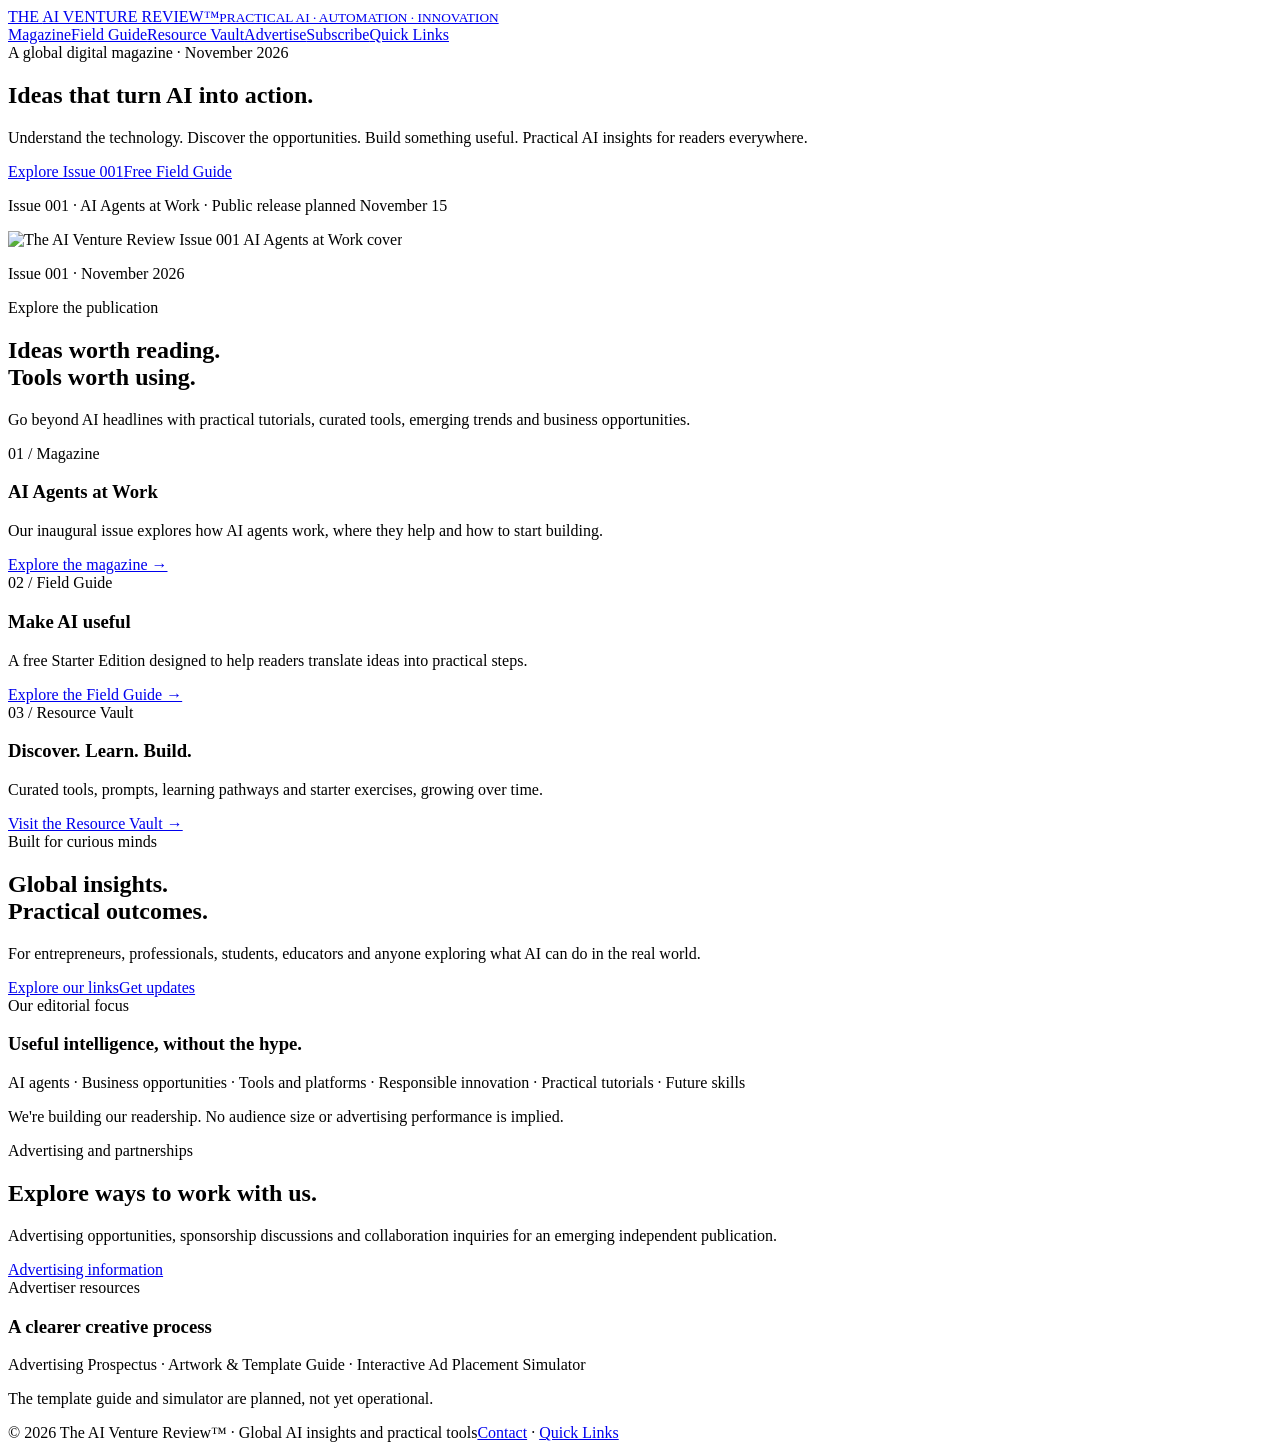
==== index.html @ 0ebe9ffb "Add files via upload" ====
<!doctype html><html lang="en"><head><meta charset="utf-8"><meta name="viewport" content="width=device-width,initial-scale=1"><meta name="description" content="The AI Venture Review — global AI insights, practical tools and business opportunities."><title>Home | The AI Venture Review™</title><link rel="stylesheet" href="assets/style.css"></head><body><header class="site-header"><nav class="wrap nav"><a class="logo" href="index.html">THE <span>AI VENTURE REVIEW™</span><small>PRACTICAL AI · AUTOMATION · INNOVATION</small></a><div class="navlinks"><a href="magazine/">Magazine</a><a href="field-guide/">Field Guide</a><a href="resources/">Resource Vault</a><a href="advertise/">Advertise</a><a href="subscribe/">Subscribe</a><a href="links/">Quick Links</a></div></nav></header><main><section class="hero"><div class="wrap hero-grid"><div><div class="eyebrow">A global digital magazine · November 2026</div><h1>Ideas that turn <span class="cyan">AI into action.</span></h1><p class="lead">Understand the technology. Discover the opportunities. Build something useful. Practical AI insights for readers everywhere.</p><div class="actions"><a class="btn primary" href="magazine/">Explore Issue 001</a><a class="btn secondary" href="field-guide/">Free Field Guide</a></div><p class="small">Issue 001 · AI Agents at Work · Public release planned November 15</p></div><div><img class="cover" src="assets/issue-001-cover.png" alt="The AI Venture Review Issue 001 AI Agents at Work cover"><p class="cover-caption">Issue 001 · November 2026</p></div></div></section><section class="section"><div class="wrap"><div class="eyebrow">Explore the publication</div><h2>Ideas worth reading.<br>Tools worth using.</h2><p class="section-intro">Go beyond AI headlines with practical tutorials, curated tools, emerging trends and business opportunities.</p><div class="cards"><article class="card"><div class="tag">01 / Magazine</div><h3>AI Agents at Work</h3><p>Our inaugural issue explores how AI agents work, where they help and how to start building.</p><a href="magazine/">Explore the magazine →</a></article><article class="card"><div class="tag">02 / Field Guide</div><h3>Make AI useful</h3><p>A free Starter Edition designed to help readers translate ideas into practical steps.</p><a href="field-guide/">Explore the Field Guide →</a></article><article class="card"><div class="tag">03 / Resource Vault</div><h3>Discover. Learn. Build.</h3><p>Curated tools, prompts, learning pathways and starter exercises, growing over time.</p><a href="resources/">Visit the Resource Vault →</a></article></div></div></section><section class="section alt"><div class="wrap split"><div><div class="eyebrow">Built for curious minds</div><h2>Global insights.<br><span class="cyan">Practical outcomes.</span></h2><p class="lead">For entrepreneurs, professionals, students, educators and anyone exploring what AI can do in the real world.</p><div class="actions"><a class="btn primary" href="links/">Explore our links</a><a class="btn secondary" href="subscribe/">Get updates</a></div></div><div class="panel"><div class="tag">Our editorial focus</div><h3>Useful intelligence, without the hype.</h3><p>AI agents · Business opportunities · Tools and platforms · Responsible innovation · Practical tutorials · Future skills</p><p class="small">We're building our readership. No audience size or advertising performance is implied.</p></div></div></section><section class="section"><div class="wrap split"><div><div class="eyebrow">Advertising and partnerships</div><h2>Explore ways to work with us.</h2><p class="lead">Advertising opportunities, sponsorship discussions and collaboration inquiries for an emerging independent publication.</p><a class="btn secondary" href="advertise/">Advertising information</a></div><div class="panel"><div class="tag">Advertiser resources</div><h3>A clearer creative process</h3><p>Advertising Prospectus · Artwork & Template Guide · Interactive Ad Placement Simulator</p><p class="small">The template guide and simulator are planned, not yet operational.</p></div></div></section></main><footer class="footer"><div class="wrap"><span>© 2026 The AI Venture Review™ · Global AI insights and practical tools</span><span><a href="contact/">Contact</a> · <a href="links/">Quick Links</a></span></div></footer></body></html>
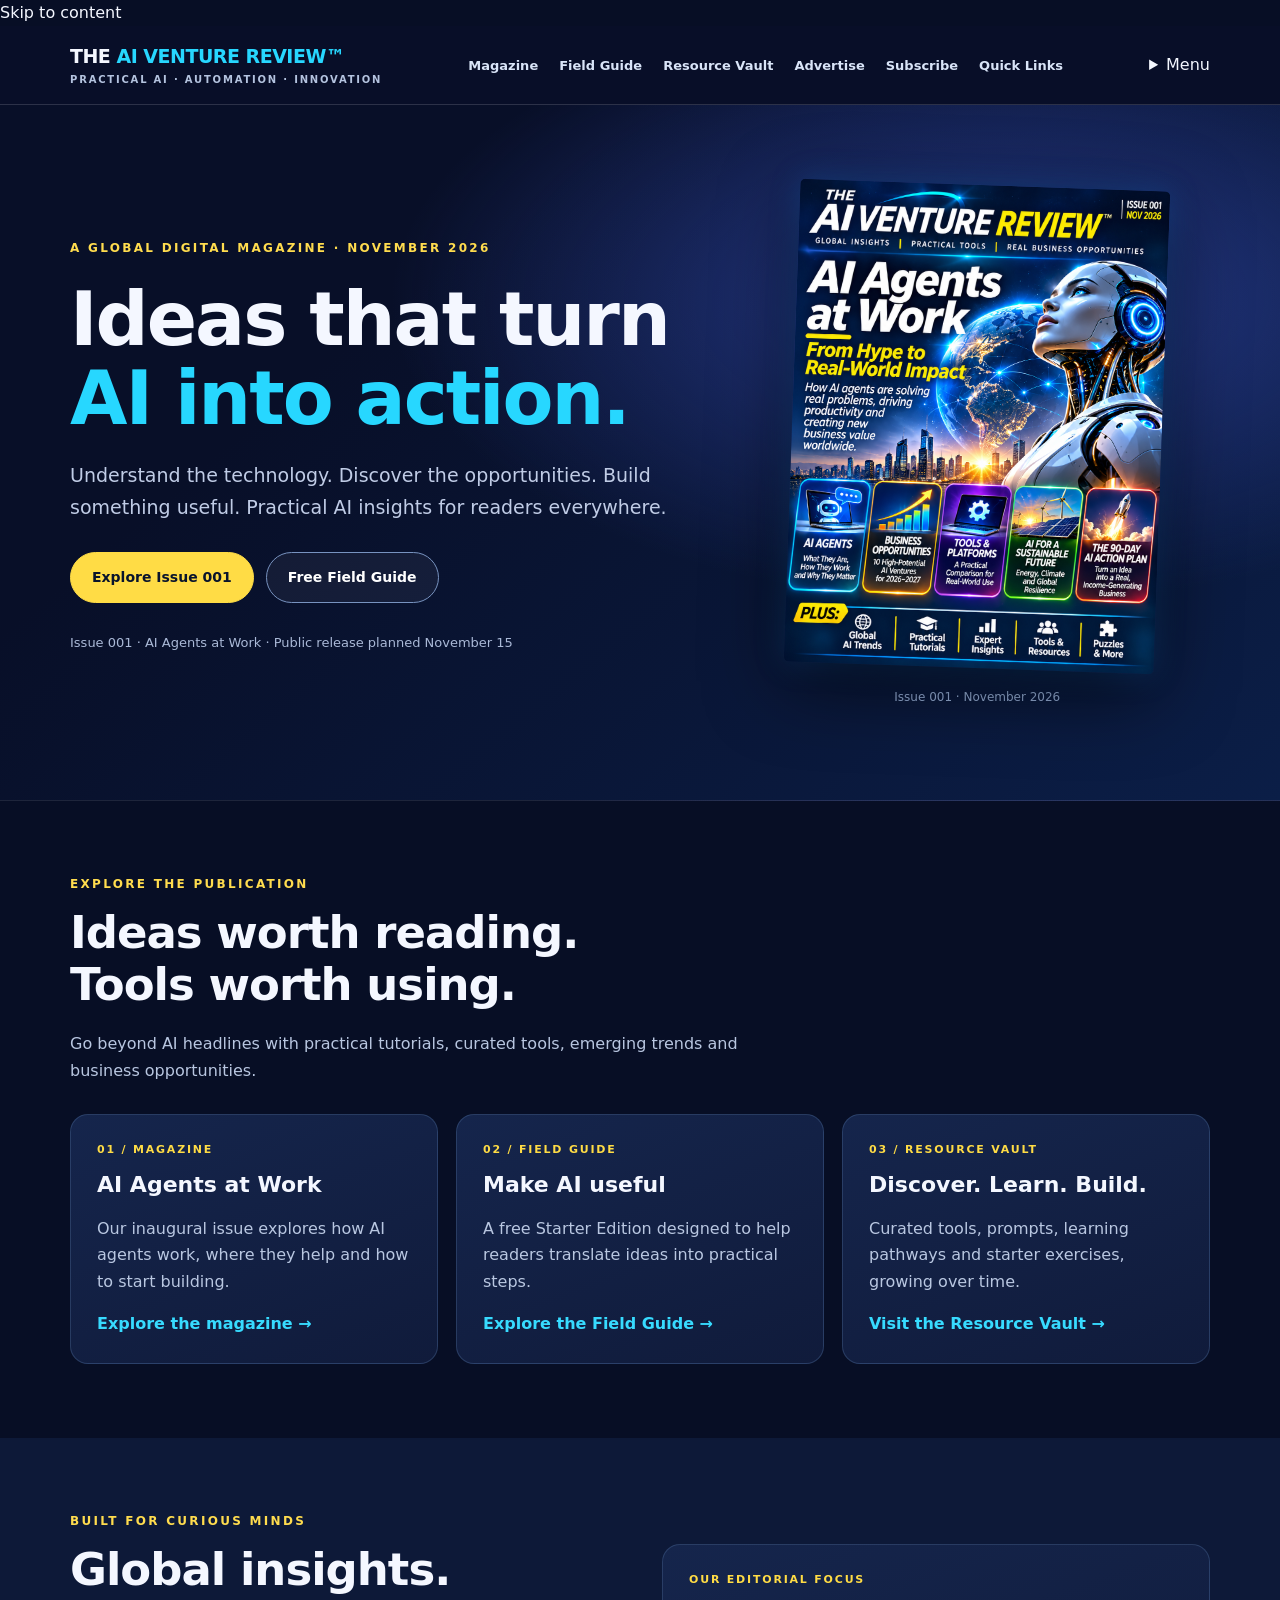
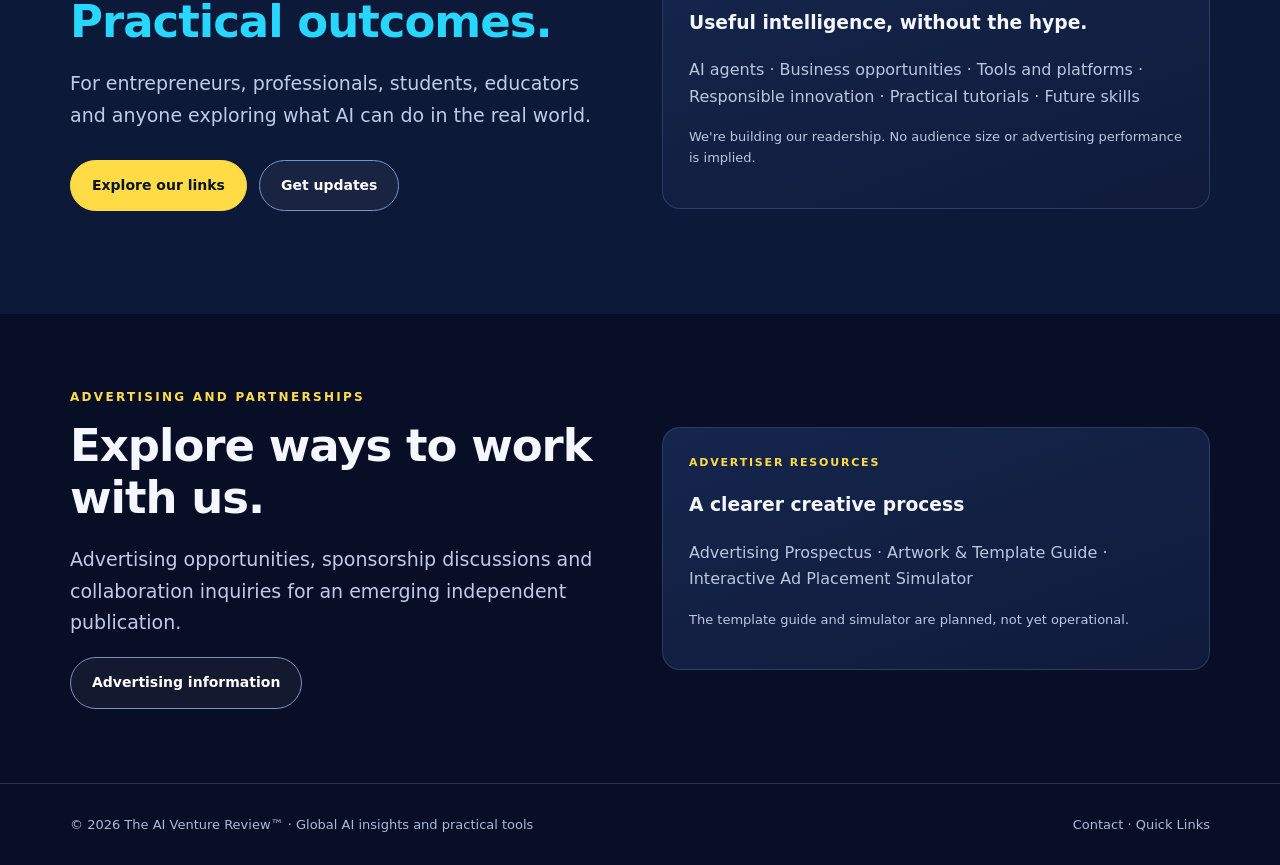
==== commit 92faf8a0: "Add files via upload" ====
--- a/index.html
+++ b/index.html
@@ -1 +1 @@
-<!doctype html><html lang="en"><head><meta charset="utf-8"><meta name="viewport" content="width=device-width,initial-scale=1"><meta name="description" content="The AI Venture Review — global AI insights, practical tools and business opportunities."><title>Home | The AI Venture Review™</title><link rel="stylesheet" href="assets/style.css"></head><body><header class="site-header"><nav class="wrap nav"><a class="logo" href="index.html">THE <span>AI VENTURE REVIEW™</span><small>PRACTICAL AI · AUTOMATION · INNOVATION</small></a><div class="navlinks"><a href="magazine/">Magazine</a><a href="field-guide/">Field Guide</a><a href="resources/">Resource Vault</a><a href="advertise/">Advertise</a><a href="subscribe/">Subscribe</a><a href="links/">Quick Links</a></div></nav></header><main><section class="hero"><div class="wrap hero-grid"><div><div class="eyebrow">A global digital magazine · November 2026</div><h1>Ideas that turn <span class="cyan">AI into action.</span></h1><p class="lead">Understand the technology. Discover the opportunities. Build something useful. Practical AI insights for readers everywhere.</p><div class="actions"><a class="btn primary" href="magazine/">Explore Issue 001</a><a class="btn secondary" href="field-guide/">Free Field Guide</a></div><p class="small">Issue 001 · AI Agents at Work · Public release planned November 15</p></div><div><img class="cover" src="assets/issue-001-cover.png" alt="The AI Venture Review Issue 001 AI Agents at Work cover"><p class="cover-caption">Issue 001 · November 2026</p></div></div></section><section class="section"><div class="wrap"><div class="eyebrow">Explore the publication</div><h2>Ideas worth reading.<br>Tools worth using.</h2><p class="section-intro">Go beyond AI headlines with practical tutorials, curated tools, emerging trends and business opportunities.</p><div class="cards"><article class="card"><div class="tag">01 / Magazine</div><h3>AI Agents at Work</h3><p>Our inaugural issue explores how AI agents work, where they help and how to start building.</p><a href="magazine/">Explore the magazine →</a></article><article class="card"><div class="tag">02 / Field Guide</div><h3>Make AI useful</h3><p>A free Starter Edition designed to help readers translate ideas into practical steps.</p><a href="field-guide/">Explore the Field Guide →</a></article><article class="card"><div class="tag">03 / Resource Vault</div><h3>Discover. Learn. Build.</h3><p>Curated tools, prompts, learning pathways and starter exercises, growing over time.</p><a href="resources/">Visit the Resource Vault →</a></article></div></div></section><section class="section alt"><div class="wrap split"><div><div class="eyebrow">Built for curious minds</div><h2>Global insights.<br><span class="cyan">Practical outcomes.</span></h2><p class="lead">For entrepreneurs, professionals, students, educators and anyone exploring what AI can do in the real world.</p><div class="actions"><a class="btn primary" href="links/">Explore our links</a><a class="btn secondary" href="subscribe/">Get updates</a></div></div><div class="panel"><div class="tag">Our editorial focus</div><h3>Useful intelligence, without the hype.</h3><p>AI agents · Business opportunities · Tools and platforms · Responsible innovation · Practical tutorials · Future skills</p><p class="small">We're building our readership. No audience size or advertising performance is implied.</p></div></div></section><section class="section"><div class="wrap split"><div><div class="eyebrow">Advertising and partnerships</div><h2>Explore ways to work with us.</h2><p class="lead">Advertising opportunities, sponsorship discussions and collaboration inquiries for an emerging independent publication.</p><a class="btn secondary" href="advertise/">Advertising information</a></div><div class="panel"><div class="tag">Advertiser resources</div><h3>A clearer creative process</h3><p>Advertising Prospectus · Artwork & Template Guide · Interactive Ad Placement Simulator</p><p class="small">The template guide and simulator are planned, not yet operational.</p></div></div></section></main><footer class="footer"><div class="wrap"><span>© 2026 The AI Venture Review™ · Global AI insights and practical tools</span><span><a href="contact/">Contact</a> · <a href="links/">Quick Links</a></span></div></footer></body></html>+<!doctype html><html lang="en"><head><meta charset="utf-8"><meta name="viewport" content="width=device-width,initial-scale=1"><meta name="description" content="The AI Venture Review — global AI insights, practical tools and business opportunities."><title>Home | The AI Venture Review™</title><link rel="stylesheet" href="assets/style.css"></head><body><a class="skip-link" href="#main-content">Skip to content</a><header class="site-header"><nav class="wrap nav"><a class="logo" href="index.html">THE <span>AI VENTURE REVIEW™</span><small>PRACTICAL AI · AUTOMATION · INNOVATION</small></a><div class="navlinks"><a href="magazine/">Magazine</a><a href="field-guide/">Field Guide</a><a href="resources/">Resource Vault</a><a href="advertise/">Advertise</a><a href="subscribe/">Subscribe</a><a href="links/">Quick Links</a></div><details class="mobile-nav"><summary aria-label="Open navigation menu">Menu</summary><div class="navlinks"><a href="magazine/">Magazine</a><a href="field-guide/">Field Guide</a><a href="resources/">Resource Vault</a><a href="advertise/">Advertise</a><a href="subscribe/">Subscribe</a><a href="links/">Quick Links</a></div></details></nav></header><main id="main-content"><section class="hero"><div class="wrap hero-grid"><div><div class="eyebrow">A global digital magazine · November 2026</div><h1>Ideas that turn <span class="cyan">AI into action.</span></h1><p class="lead">Understand the technology. Discover the opportunities. Build something useful. Practical AI insights for readers everywhere.</p><div class="actions"><a class="btn primary" href="magazine/">Explore Issue 001</a><a class="btn secondary" href="field-guide/">Free Field Guide</a></div><p class="small">Issue 001 · AI Agents at Work · Public release planned November 15</p></div><div><img class="cover" src="assets/issue-001-cover.png" alt="The AI Venture Review Issue 001 AI Agents at Work cover"><p class="cover-caption">Issue 001 · November 2026</p></div></div></section><section class="section"><div class="wrap"><div class="eyebrow">Explore the publication</div><h2>Ideas worth reading.<br>Tools worth using.</h2><p class="section-intro">Go beyond AI headlines with practical tutorials, curated tools, emerging trends and business opportunities.</p><div class="cards"><article class="card"><div class="tag">01 / Magazine</div><h3>AI Agents at Work</h3><p>Our inaugural issue explores how AI agents work, where they help and how to start building.</p><a href="magazine/">Explore the magazine →</a></article><article class="card"><div class="tag">02 / Field Guide</div><h3>Make AI useful</h3><p>A free Starter Edition designed to help readers translate ideas into practical steps.</p><a href="field-guide/">Explore the Field Guide →</a></article><article class="card"><div class="tag">03 / Resource Vault</div><h3>Discover. Learn. Build.</h3><p>Curated tools, prompts, learning pathways and starter exercises, growing over time.</p><a href="resources/">Visit the Resource Vault →</a></article></div></div></section><section class="section alt"><div class="wrap split"><div><div class="eyebrow">Built for curious minds</div><h2>Global insights.<br><span class="cyan">Practical outcomes.</span></h2><p class="lead">For entrepreneurs, professionals, students, educators and anyone exploring what AI can do in the real world.</p><div class="actions"><a class="btn primary" href="links/">Explore our links</a><a class="btn secondary" href="subscribe/">Get updates</a></div></div><div class="panel"><div class="tag">Our editorial focus</div><h3>Useful intelligence, without the hype.</h3><p>AI agents · Business opportunities · Tools and platforms · Responsible innovation · Practical tutorials · Future skills</p><p class="small">We're building our readership. No audience size or advertising performance is implied.</p></div></div></section><section class="section"><div class="wrap split"><div><div class="eyebrow">Advertising and partnerships</div><h2>Explore ways to work with us.</h2><p class="lead">Advertising opportunities, sponsorship discussions and collaboration inquiries for an emerging independent publication.</p><a class="btn secondary" href="advertise/">Advertising information</a></div><div class="panel"><div class="tag">Advertiser resources</div><h3>A clearer creative process</h3><p>Advertising Prospectus · Artwork & Template Guide · Interactive Ad Placement Simulator</p><p class="small">The template guide and simulator are planned, not yet operational.</p></div></div></section></main><footer class="footer"><div class="wrap"><span>© 2026 The AI Venture Review™ · Global AI insights and practical tools</span><span><a href="contact/">Contact</a> · <a href="links/">Quick Links</a></span></div></footer></body></html>
--- a/assets/style.css
+++ b/assets/style.css
@@ -0,0 +1 @@
+*{box-sizing:border-box}html{scroll-behavior:smooth}body{margin:0;background:#070e25;color:#f4f7ff;font-family:Inter,system-ui,-apple-system,Segoe UI,Arial,sans-serif;line-height:1.65}a{color:inherit;text-decoration:none}a:hover{color:#29d9ff}.wrap{width:min(1140px,calc(100% - 38px));margin:auto}.site-header{background:#090f29eF;border-bottom:1px solid #ffffff25;position:sticky;top:0;z-index:20;backdrop-filter:blur(16px)}.nav{display:flex;align-items:center;justify-content:space-between;gap:24px;min-height:78px}.logo{font-size:19px;font-weight:850;letter-spacing:-.5px;line-height:1.15}.logo span{color:#27d7ff}.logo small{display:block;color:#b4c3df;font-size:10px;letter-spacing:1.8px;margin-top:6px}.navlinks{display:flex;gap:21px;flex-wrap:wrap;font-size:13px;font-weight:650;color:#d9e4f8}.hero{background:radial-gradient(ellipse at 78% 28%,#263a8a 0%,transparent 43%),linear-gradient(140deg,#080f28 30%,#0b1e47 100%);border-bottom:1px solid #ffffff17}.hero-grid{display:grid;grid-template-columns:1.13fr .87fr;gap:70px;align-items:center;padding:80px 0}.eyebrow{font-size:12px;text-transform:uppercase;letter-spacing:2.3px;color:#ffdc4e;font-weight:850}.hero h1{font-size:clamp(43px,5.8vw,76px);line-height:1.06;letter-spacing:-2px;margin:22px 0}.cyan{color:#27d7ff}.lead{font-size:19px;color:#c0cce6;max-width:610px}.actions{display:flex;flex-wrap:wrap;gap:12px;margin:29px 0}.btn{display:inline-flex;align-items:center;justify-content:center;padding:13px 21px;border-radius:40px;font-weight:800;font-size:14px;border:1px solid #7893c0;transition:transform .2s}.btn:hover{transform:translateY(-2px)}.btn.primary{background:#ffdc45;border-color:#ffdc45;color:#09142c}.btn.secondary{background:#ffffff0c;color:#fff}.small{color:#aab9d7;font-size:13px}.cover{max-width:370px;width:100%;display:block;margin:auto;box-shadow:0 20px 75px #0009,0 0 30px #168fff44;border-radius:5px;transform:rotate(2deg)}.cover-caption{text-align:center;color:#9fb8e1;font-size:12px;margin-top:20px}.section{padding:74px 0}.section.alt{background:#0d1938}.section h2{font-size:clamp(29px,4vw,45px);line-height:1.16;letter-spacing:-1px;margin:12px 0 20px}.section-intro{max-width:680px;color:#b8c6e0;margin-bottom:30px}.cards{display:grid;grid-template-columns:repeat(3,1fr);gap:18px}.card,.panel{border:1px solid #5c80b34d;background:linear-gradient(160deg,#15254c,#101b3b);border-radius:18px;padding:26px}.card h3{font-size:22px;line-height:1.3;margin:12px 0}.card p,.panel p{color:#b9c7e1}.card a{color:#37dbff;font-weight:800}.tag{color:#ffdc45;font-size:11px;letter-spacing:1.8px;text-transform:uppercase;font-weight:850}.split{display:grid;grid-template-columns:1fr 1fr;gap:44px;align-items:center}.pill{display:inline-block;border:1px solid #6083ba;border-radius:50px;padding:7px 13px;color:#b5c9ec;font-size:12px;margin:4px}.footer{border-top:1px solid #ffffff25;padding:30px 0;color:#aabbd8;font-size:13px}.footer .wrap{display:flex;justify-content:space-between;gap:16px;flex-wrap:wrap}.page-hero{padding:75px 0 40px;background:radial-gradient(ellipse at right,#253d8b 0%,transparent 60%)}.page-hero h1{font-size:clamp(36px,6vw,62px);line-height:1.1;margin:15px 0}.notice{border-left:3px solid #ffdc45;padding:15px 18px;background:#ffffff0a;color:#cbd7ee;border-radius:0 10px 10px 0;margin:22px 0}.link-list{display:grid;gap:12px}.link-list a,.link-list .item{padding:17px 20px;border:1px solid #4b6b9b;background:#14244a;border-radius:12px}.link-list a:hover{background:#203c70}.two{display:grid;grid-template-columns:1fr 1fr;gap:20px}.content{max-width:850px}.meta{font-size:12px;color:#ffdc45;letter-spacing:1px;font-weight:800;text-transform:uppercase}@media(max-width:760px){.nav{align-items:flex-start;flex-direction:column;padding:17px 0;gap:16px}.navlinks{gap:12px 17px;font-size:12px}.hero-grid,.split,.two{grid-template-columns:1fr;gap:25px}.hero-grid{padding:48px 0}.hero h1{letter-spacing:-1px}.cover{max-width:270px;transform:none}.cards{grid-template-columns:1fr}.section{padding:49px 0}.lead{font-size:17px}}
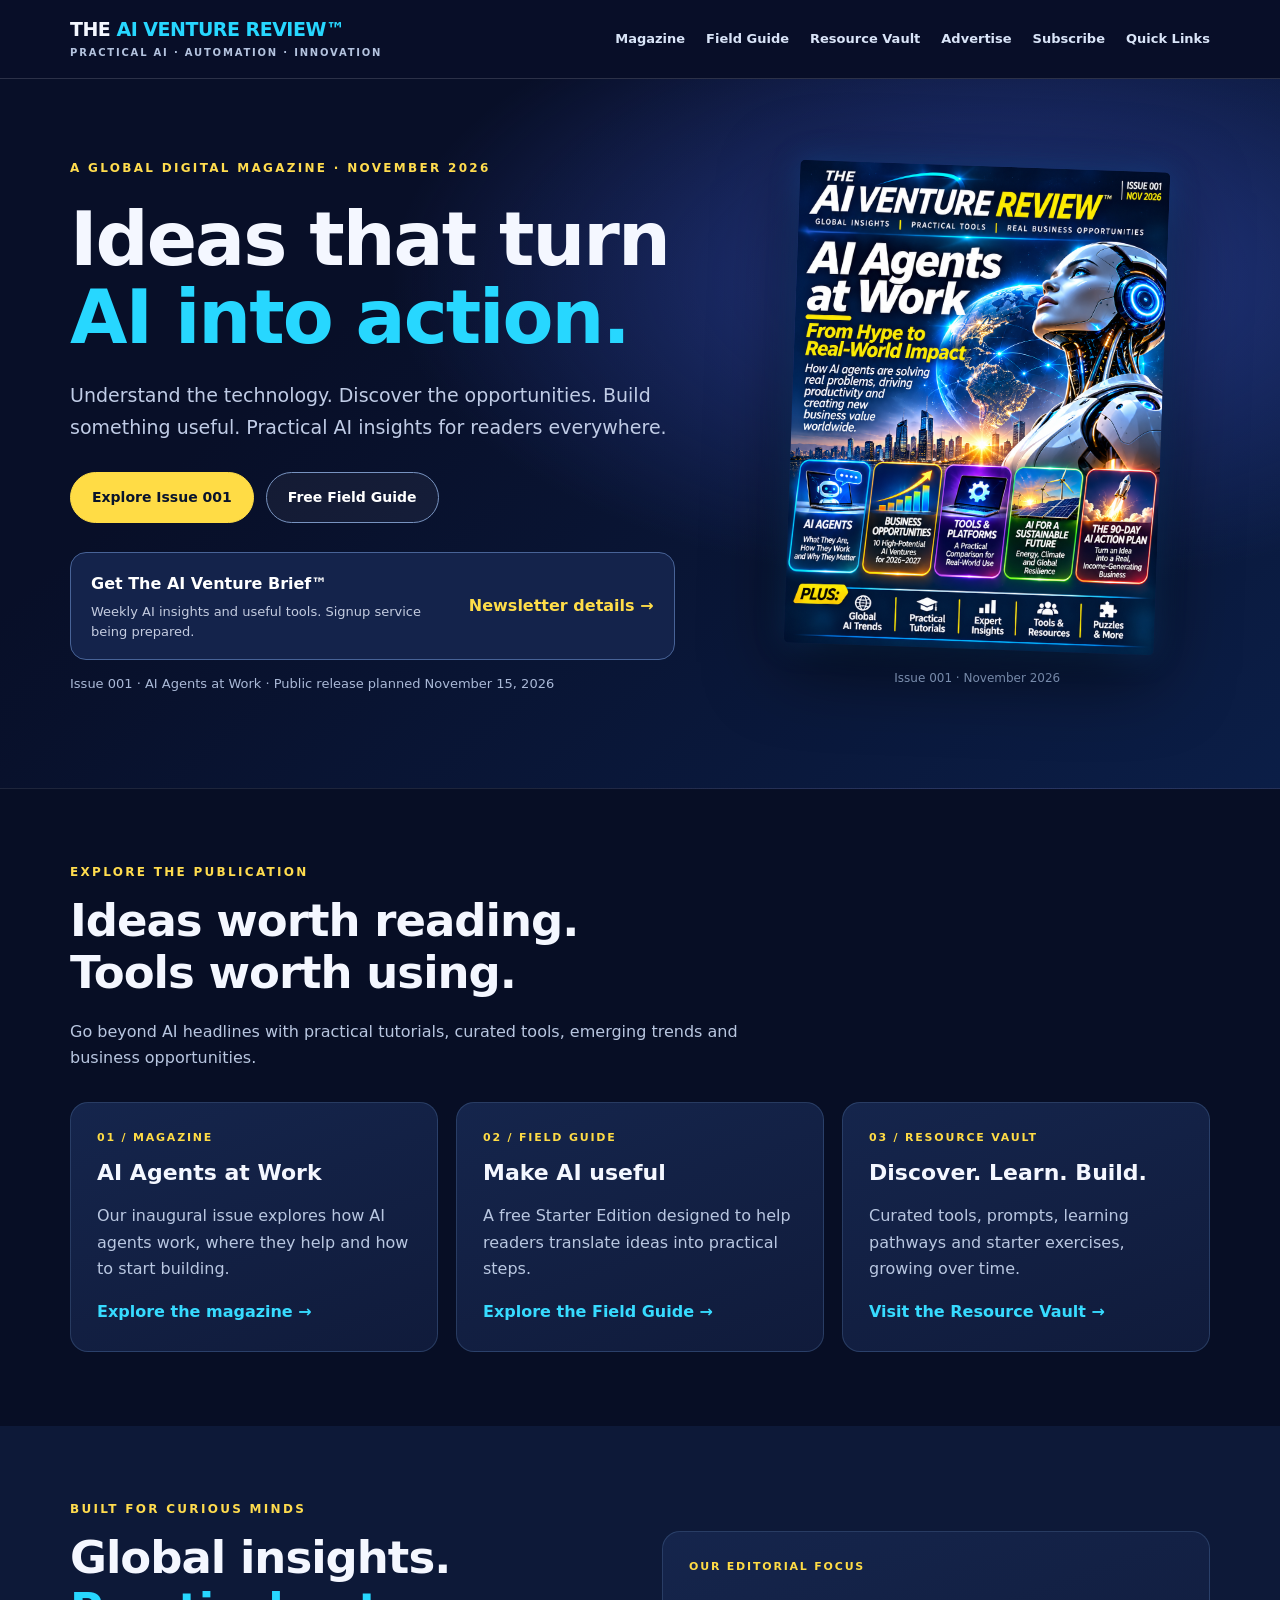
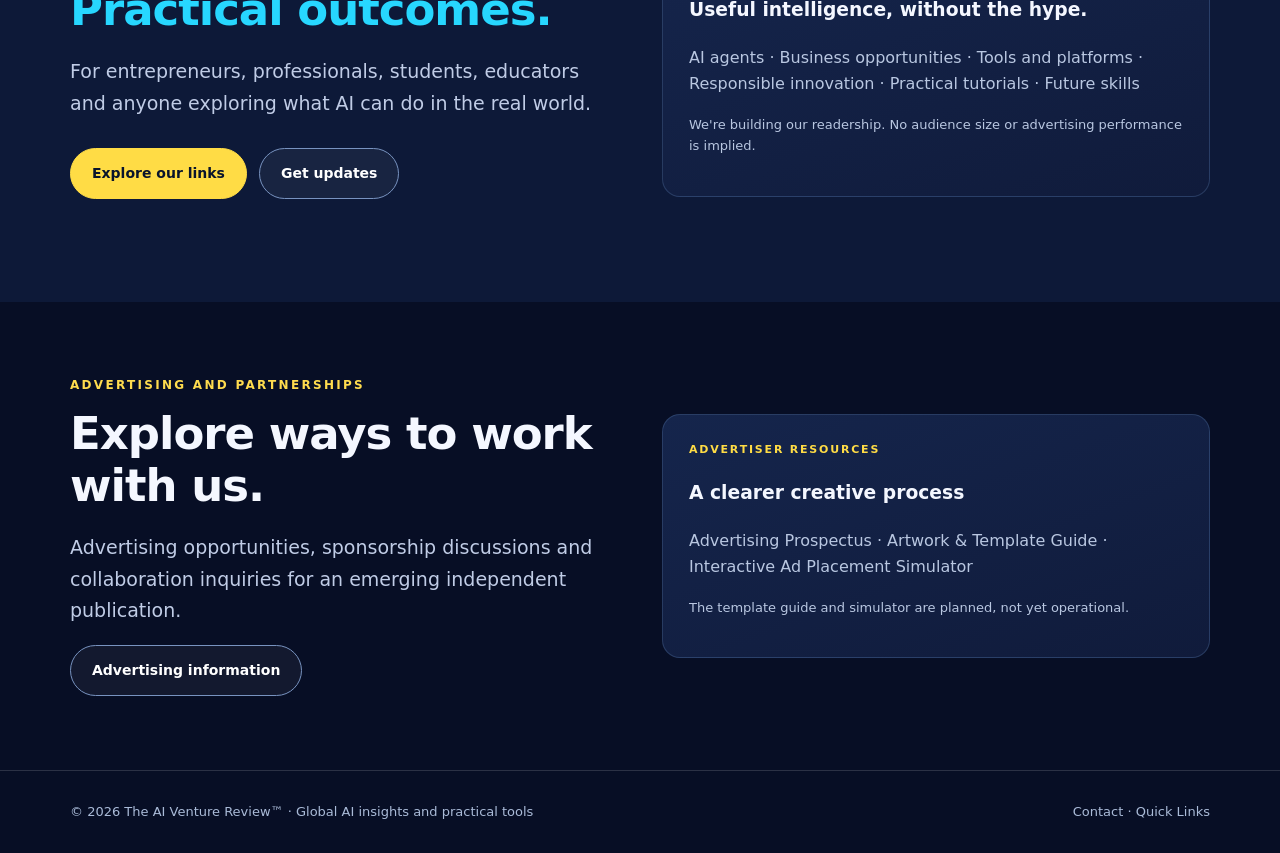
==== commit 4a84e3b2: "Add files via upload" ====
--- a/index.html
+++ b/index.html
@@ -1 +1,39 @@
-<!doctype html><html lang="en"><head><meta charset="utf-8"><meta name="viewport" content="width=device-width,initial-scale=1"><meta name="description" content="The AI Venture Review — global AI insights, practical tools and business opportunities."><title>Home | The AI Venture Review™</title><link rel="stylesheet" href="assets/style.css"></head><body><a class="skip-link" href="#main-content">Skip to content</a><header class="site-header"><nav class="wrap nav"><a class="logo" href="index.html">THE <span>AI VENTURE REVIEW™</span><small>PRACTICAL AI · AUTOMATION · INNOVATION</small></a><div class="navlinks"><a href="magazine/">Magazine</a><a href="field-guide/">Field Guide</a><a href="resources/">Resource Vault</a><a href="advertise/">Advertise</a><a href="subscribe/">Subscribe</a><a href="links/">Quick Links</a></div><details class="mobile-nav"><summary aria-label="Open navigation menu">Menu</summary><div class="navlinks"><a href="magazine/">Magazine</a><a href="field-guide/">Field Guide</a><a href="resources/">Resource Vault</a><a href="advertise/">Advertise</a><a href="subscribe/">Subscribe</a><a href="links/">Quick Links</a></div></details></nav></header><main id="main-content"><section class="hero"><div class="wrap hero-grid"><div><div class="eyebrow">A global digital magazine · November 2026</div><h1>Ideas that turn <span class="cyan">AI into action.</span></h1><p class="lead">Understand the technology. Discover the opportunities. Build something useful. Practical AI insights for readers everywhere.</p><div class="actions"><a class="btn primary" href="magazine/">Explore Issue 001</a><a class="btn secondary" href="field-guide/">Free Field Guide</a></div><p class="small">Issue 001 · AI Agents at Work · Public release planned November 15</p></div><div><img class="cover" src="assets/issue-001-cover.png" alt="The AI Venture Review Issue 001 AI Agents at Work cover"><p class="cover-caption">Issue 001 · November 2026</p></div></div></section><section class="section"><div class="wrap"><div class="eyebrow">Explore the publication</div><h2>Ideas worth reading.<br>Tools worth using.</h2><p class="section-intro">Go beyond AI headlines with practical tutorials, curated tools, emerging trends and business opportunities.</p><div class="cards"><article class="card"><div class="tag">01 / Magazine</div><h3>AI Agents at Work</h3><p>Our inaugural issue explores how AI agents work, where they help and how to start building.</p><a href="magazine/">Explore the magazine →</a></article><article class="card"><div class="tag">02 / Field Guide</div><h3>Make AI useful</h3><p>A free Starter Edition designed to help readers translate ideas into practical steps.</p><a href="field-guide/">Explore the Field Guide →</a></article><article class="card"><div class="tag">03 / Resource Vault</div><h3>Discover. Learn. Build.</h3><p>Curated tools, prompts, learning pathways and starter exercises, growing over time.</p><a href="resources/">Visit the Resource Vault →</a></article></div></div></section><section class="section alt"><div class="wrap split"><div><div class="eyebrow">Built for curious minds</div><h2>Global insights.<br><span class="cyan">Practical outcomes.</span></h2><p class="lead">For entrepreneurs, professionals, students, educators and anyone exploring what AI can do in the real world.</p><div class="actions"><a class="btn primary" href="links/">Explore our links</a><a class="btn secondary" href="subscribe/">Get updates</a></div></div><div class="panel"><div class="tag">Our editorial focus</div><h3>Useful intelligence, without the hype.</h3><p>AI agents · Business opportunities · Tools and platforms · Responsible innovation · Practical tutorials · Future skills</p><p class="small">We're building our readership. No audience size or advertising performance is implied.</p></div></div></section><section class="section"><div class="wrap split"><div><div class="eyebrow">Advertising and partnerships</div><h2>Explore ways to work with us.</h2><p class="lead">Advertising opportunities, sponsorship discussions and collaboration inquiries for an emerging independent publication.</p><a class="btn secondary" href="advertise/">Advertising information</a></div><div class="panel"><div class="tag">Advertiser resources</div><h3>A clearer creative process</h3><p>Advertising Prospectus · Artwork & Template Guide · Interactive Ad Placement Simulator</p><p class="small">The template guide and simulator are planned, not yet operational.</p></div></div></section></main><footer class="footer"><div class="wrap"><span>© 2026 The AI Venture Review™ · Global AI insights and practical tools</span><span><a href="contact/">Contact</a> · <a href="links/">Quick Links</a></span></div></footer></body></html>+<!doctype html><html lang="en"><head><meta charset="utf-8"><meta name="viewport" content="width=device-width,initial-scale=1"><meta name="description" content="The AI Venture Review — global AI insights, practical tools and business opportunities."><title>Home | The AI Venture Review™</title><link rel="stylesheet" href="assets/style.css">
+<style>
+/* Home page refinements, self-contained to avoid replacing the shared stylesheet */
+.skip-link{position:absolute;left:12px;top:-100px;z-index:999;background:#ffdc45;color:#07122b;padding:9px 12px;border-radius:8px}
+.skip-link:focus{top:10px}
+.mobile-nav{display:none}
+.home-newsletter{display:flex;align-items:center;justify-content:space-between;gap:18px;padding:18px 20px;margin:22px 0 0;background:#14234b;border:1px solid #486397;border-radius:16px}
+.home-newsletter strong{display:block;color:#fff;font-size:16px;margin-bottom:5px}
+.home-newsletter span{display:block;color:#c4cce0;font-size:13px;line-height:1.5}
+.home-newsletter a{color:#ffdd49;font-weight:700;white-space:nowrap}
+@media(max-width:760px){
+.nav>.desktop-links{display:none!important}
+.nav{display:flex!important;flex-direction:row!important;align-items:center!important;justify-content:space-between!important;gap:10px!important;padding:14px 0!important}
+.nav .logo{flex:1;min-width:0;font-size:clamp(13px,3.6vw,18px)}
+.nav .logo small{font-size:8px;letter-spacing:1.3px;line-height:1.35}
+.mobile-nav{display:block!important;position:relative;flex-shrink:0}
+.mobile-nav summary{list-style:none;cursor:pointer;background:#17264e;border:1px solid #607cac;border-radius:11px;color:white;font-weight:750;padding:11px 13px}
+.mobile-nav summary::-webkit-details-marker{display:none}
+.mobile-nav[open] summary{color:#ffdd49}
+.mobile-nav .navlinks{display:flex!important;flex-direction:column!important;flex-wrap:nowrap!important;gap:0!important;position:absolute;right:0;top:calc(100% + 8px);width:min(250px,calc(100vw - 32px));z-index:30;padding:8px!important;background:#101e41;border:1px solid #5b76a8;border-radius:13px;box-shadow:0 16px 40px #000a}
+.mobile-nav .navlinks a{display:block!important;padding:10px 12px!important;font-size:15px}
+.hero-grid{gap:20px!important;padding-top:26px!important;padding-bottom:30px!important}
+.hero h1{font-size:clamp(38px,9vw,54px)!important;line-height:1.09}
+.hero .lead{font-size:16px;line-height:1.55}
+.hero .actions{display:flex;flex-wrap:wrap;gap:10px}
+.hero .actions .btn{font-size:14px;padding:13px 16px}
+.cover{max-width:min(100%,340px);display:block;margin:0 auto}
+.cover-caption{text-align:center}
+.home-newsletter{flex-direction:column;align-items:flex-start;padding:16px;gap:10px}
+.section{padding-top:38px!important;padding-bottom:38px!important}
+}
+@media(prefers-reduced-motion:reduce){html{scroll-behavior:auto}}
+</style>
+</head><body><a class="skip-link" href="#main-content">Skip to content</a><header class="site-header"><nav class="wrap nav" aria-label="Primary navigation">
+<a class="logo" href="./">THE <span>AI VENTURE REVIEW™</span><small>PRACTICAL AI · AUTOMATION · INNOVATION</small></a>
+<div class="navlinks desktop-links"><a href="magazine/">Magazine</a><a href="field-guide/">Field Guide</a><a href="resources/">Resource Vault</a><a href="advertise/">Advertise</a><a href="subscribe/">Subscribe</a><a href="links/">Quick Links</a></div>
+<details class="mobile-nav"><summary>Menu</summary><div class="navlinks"><a href="magazine/">Magazine</a><a href="field-guide/">Field Guide</a><a href="resources/">Resource Vault</a><a href="advertise/">Advertise</a><a href="subscribe/">Subscribe</a><a href="links/">Quick Links</a></div></details>
+</nav></header><main id="main-content"><section class="hero"><div class="wrap hero-grid"><div><div class="eyebrow">A global digital magazine · November 2026</div><h1>Ideas that turn <span class="cyan">AI into action.</span></h1><p class="lead">Understand the technology. Discover the opportunities. Build something useful. Practical AI insights for readers everywhere.</p><div class="actions"><a class="btn primary" href="magazine/">Explore Issue 001</a><a class="btn secondary" href="field-guide/">Free Field Guide</a></div>
+<div class="home-newsletter"><div><strong>Get The AI Venture Brief™</strong><span>Weekly AI insights and useful tools. Signup service being prepared.</span></div><a href="subscribe/" aria-label="Learn about the AI Venture Brief newsletter">Newsletter details →</a></div><p class="small">Issue 001 · AI Agents at Work · Public release planned November 15, 2026</p></div><div><img class="cover" src="assets/issue-001-cover.png" alt="The AI Venture Review Issue 001 AI Agents at Work cover"><p class="cover-caption">Issue 001 · November 2026</p></div></div></section><section class="section"><div class="wrap"><div class="eyebrow">Explore the publication</div><h2>Ideas worth reading.<br>Tools worth using.</h2><p class="section-intro">Go beyond AI headlines with practical tutorials, curated tools, emerging trends and business opportunities.</p><div class="cards"><article class="card"><div class="tag">01 / Magazine</div><h3>AI Agents at Work</h3><p>Our inaugural issue explores how AI agents work, where they help and how to start building.</p><a href="magazine/">Explore the magazine →</a></article><article class="card"><div class="tag">02 / Field Guide</div><h3>Make AI useful</h3><p>A free Starter Edition designed to help readers translate ideas into practical steps.</p><a href="field-guide/">Explore the Field Guide →</a></article><article class="card"><div class="tag">03 / Resource Vault</div><h3>Discover. Learn. Build.</h3><p>Curated tools, prompts, learning pathways and starter exercises, growing over time.</p><a href="resources/">Visit the Resource Vault →</a></article></div></div></section><section class="section alt"><div class="wrap split"><div><div class="eyebrow">Built for curious minds</div><h2>Global insights.<br><span class="cyan">Practical outcomes.</span></h2><p class="lead">For entrepreneurs, professionals, students, educators and anyone exploring what AI can do in the real world.</p><div class="actions"><a class="btn primary" href="links/">Explore our links</a><a class="btn secondary" href="subscribe/">Get updates</a></div></div><div class="panel"><div class="tag">Our editorial focus</div><h3>Useful intelligence, without the hype.</h3><p>AI agents · Business opportunities · Tools and platforms · Responsible innovation · Practical tutorials · Future skills</p><p class="small">We're building our readership. No audience size or advertising performance is implied.</p></div></div></section><section class="section"><div class="wrap split"><div><div class="eyebrow">Advertising and partnerships</div><h2>Explore ways to work with us.</h2><p class="lead">Advertising opportunities, sponsorship discussions and collaboration inquiries for an emerging independent publication.</p><a class="btn secondary" href="advertise/">Advertising information</a></div><div class="panel"><div class="tag">Advertiser resources</div><h3>A clearer creative process</h3><p>Advertising Prospectus · Artwork & Template Guide · Interactive Ad Placement Simulator</p><p class="small">The template guide and simulator are planned, not yet operational.</p></div></div></section></main><footer class="footer"><div class="wrap"><span>© 2026 The AI Venture Review™ · Global AI insights and practical tools</span><span><a href="contact/">Contact</a> · <a href="links/">Quick Links</a></span></div></footer></body></html>
--- a/assets/style.css
+++ b/assets/style.css
@@ -1 +1,76 @@
-*{box-sizing:border-box}html{scroll-behavior:smooth}body{margin:0;background:#070e25;color:#f4f7ff;font-family:Inter,system-ui,-apple-system,Segoe UI,Arial,sans-serif;line-height:1.65}a{color:inherit;text-decoration:none}a:hover{color:#29d9ff}.wrap{width:min(1140px,calc(100% - 38px));margin:auto}.site-header{background:#090f29eF;border-bottom:1px solid #ffffff25;position:sticky;top:0;z-index:20;backdrop-filter:blur(16px)}.nav{display:flex;align-items:center;justify-content:space-between;gap:24px;min-height:78px}.logo{font-size:19px;font-weight:850;letter-spacing:-.5px;line-height:1.15}.logo span{color:#27d7ff}.logo small{display:block;color:#b4c3df;font-size:10px;letter-spacing:1.8px;margin-top:6px}.navlinks{display:flex;gap:21px;flex-wrap:wrap;font-size:13px;font-weight:650;color:#d9e4f8}.hero{background:radial-gradient(ellipse at 78% 28%,#263a8a 0%,transparent 43%),linear-gradient(140deg,#080f28 30%,#0b1e47 100%);border-bottom:1px solid #ffffff17}.hero-grid{display:grid;grid-template-columns:1.13fr .87fr;gap:70px;align-items:center;padding:80px 0}.eyebrow{font-size:12px;text-transform:uppercase;letter-spacing:2.3px;color:#ffdc4e;font-weight:850}.hero h1{font-size:clamp(43px,5.8vw,76px);line-height:1.06;letter-spacing:-2px;margin:22px 0}.cyan{color:#27d7ff}.lead{font-size:19px;color:#c0cce6;max-width:610px}.actions{display:flex;flex-wrap:wrap;gap:12px;margin:29px 0}.btn{display:inline-flex;align-items:center;justify-content:center;padding:13px 21px;border-radius:40px;font-weight:800;font-size:14px;border:1px solid #7893c0;transition:transform .2s}.btn:hover{transform:translateY(-2px)}.btn.primary{background:#ffdc45;border-color:#ffdc45;color:#09142c}.btn.secondary{background:#ffffff0c;color:#fff}.small{color:#aab9d7;font-size:13px}.cover{max-width:370px;width:100%;display:block;margin:auto;box-shadow:0 20px 75px #0009,0 0 30px #168fff44;border-radius:5px;transform:rotate(2deg)}.cover-caption{text-align:center;color:#9fb8e1;font-size:12px;margin-top:20px}.section{padding:74px 0}.section.alt{background:#0d1938}.section h2{font-size:clamp(29px,4vw,45px);line-height:1.16;letter-spacing:-1px;margin:12px 0 20px}.section-intro{max-width:680px;color:#b8c6e0;margin-bottom:30px}.cards{display:grid;grid-template-columns:repeat(3,1fr);gap:18px}.card,.panel{border:1px solid #5c80b34d;background:linear-gradient(160deg,#15254c,#101b3b);border-radius:18px;padding:26px}.card h3{font-size:22px;line-height:1.3;margin:12px 0}.card p,.panel p{color:#b9c7e1}.card a{color:#37dbff;font-weight:800}.tag{color:#ffdc45;font-size:11px;letter-spacing:1.8px;text-transform:uppercase;font-weight:850}.split{display:grid;grid-template-columns:1fr 1fr;gap:44px;align-items:center}.pill{display:inline-block;border:1px solid #6083ba;border-radius:50px;padding:7px 13px;color:#b5c9ec;font-size:12px;margin:4px}.footer{border-top:1px solid #ffffff25;padding:30px 0;color:#aabbd8;font-size:13px}.footer .wrap{display:flex;justify-content:space-between;gap:16px;flex-wrap:wrap}.page-hero{padding:75px 0 40px;background:radial-gradient(ellipse at right,#253d8b 0%,transparent 60%)}.page-hero h1{font-size:clamp(36px,6vw,62px);line-height:1.1;margin:15px 0}.notice{border-left:3px solid #ffdc45;padding:15px 18px;background:#ffffff0a;color:#cbd7ee;border-radius:0 10px 10px 0;margin:22px 0}.link-list{display:grid;gap:12px}.link-list a,.link-list .item{padding:17px 20px;border:1px solid #4b6b9b;background:#14244a;border-radius:12px}.link-list a:hover{background:#203c70}.two{display:grid;grid-template-columns:1fr 1fr;gap:20px}.content{max-width:850px}.meta{font-size:12px;color:#ffdc45;letter-spacing:1px;font-weight:800;text-transform:uppercase}@media(max-width:760px){.nav{align-items:flex-start;flex-direction:column;padding:17px 0;gap:16px}.navlinks{gap:12px 17px;font-size:12px}.hero-grid,.split,.two{grid-template-columns:1fr;gap:25px}.hero-grid{padding:48px 0}.hero h1{letter-spacing:-1px}.cover{max-width:270px;transform:none}.cards{grid-template-columns:1fr}.section{padding:49px 0}.lead{font-size:17px}}+*{box-sizing:border-box}html{scroll-behavior:smooth}body{margin:0;background:#070e25;color:#f4f7ff;font-family:Inter,system-ui,-apple-system,Segoe UI,Arial,sans-serif;line-height:1.65}a{color:inherit;text-decoration:none}a:hover{color:#29d9ff}.wrap{width:min(1140px,calc(100% - 38px));margin:auto}.site-header{background:#090f29eF;border-bottom:1px solid #ffffff25;position:sticky;top:0;z-index:20;backdrop-filter:blur(16px)}.nav{display:flex;align-items:center;justify-content:space-between;gap:24px;min-height:78px}.logo{font-size:19px;font-weight:850;letter-spacing:-.5px;line-height:1.15}.logo span{color:#27d7ff}.logo small{display:block;color:#b4c3df;font-size:10px;letter-spacing:1.8px;margin-top:6px}.navlinks{display:flex;gap:21px;flex-wrap:wrap;font-size:13px;font-weight:650;color:#d9e4f8}.hero{background:radial-gradient(ellipse at 78% 28%,#263a8a 0%,transparent 43%),linear-gradient(140deg,#080f28 30%,#0b1e47 100%);border-bottom:1px solid #ffffff17}.hero-grid{display:grid;grid-template-columns:1.13fr .87fr;gap:70px;align-items:center;padding:80px 0}.eyebrow{font-size:12px;text-transform:uppercase;letter-spacing:2.3px;color:#ffdc4e;font-weight:850}.hero h1{font-size:clamp(43px,5.8vw,76px);line-height:1.06;letter-spacing:-2px;margin:22px 0}.cyan{color:#27d7ff}.lead{font-size:19px;color:#c0cce6;max-width:610px}.actions{display:flex;flex-wrap:wrap;gap:12px;margin:29px 0}.btn{display:inline-flex;align-items:center;justify-content:center;padding:13px 21px;border-radius:40px;font-weight:800;font-size:14px;border:1px solid #7893c0;transition:transform .2s}.btn:hover{transform:translateY(-2px)}.btn.primary{background:#ffdc45;border-color:#ffdc45;color:#09142c}.btn.secondary{background:#ffffff0c;color:#fff}.small{color:#aab9d7;font-size:13px}.cover{max-width:370px;width:100%;display:block;margin:auto;box-shadow:0 20px 75px #0009,0 0 30px #168fff44;border-radius:5px;transform:rotate(2deg)}.cover-caption{text-align:center;color:#9fb8e1;font-size:12px;margin-top:20px}.section{padding:74px 0}.section.alt{background:#0d1938}.section h2{font-size:clamp(29px,4vw,45px);line-height:1.16;letter-spacing:-1px;margin:12px 0 20px}.section-intro{max-width:680px;color:#b8c6e0;margin-bottom:30px}.cards{display:grid;grid-template-columns:repeat(3,1fr);gap:18px}.card,.panel{border:1px solid #5c80b34d;background:linear-gradient(160deg,#15254c,#101b3b);border-radius:18px;padding:26px}.card h3{font-size:22px;line-height:1.3;margin:12px 0}.card p,.panel p{color:#b9c7e1}.card a{color:#37dbff;font-weight:800}.tag{color:#ffdc45;font-size:11px;letter-spacing:1.8px;text-transform:uppercase;font-weight:850}.split{display:grid;grid-template-columns:1fr 1fr;gap:44px;align-items:center}.pill{display:inline-block;border:1px solid #6083ba;border-radius:50px;padding:7px 13px;color:#b5c9ec;font-size:12px;margin:4px}.footer{border-top:1px solid #ffffff25;padding:30px 0;color:#aabbd8;font-size:13px}.footer .wrap{display:flex;justify-content:space-between;gap:16px;flex-wrap:wrap}.page-hero{padding:75px 0 40px;background:radial-gradient(ellipse at right,#253d8b 0%,transparent 60%)}.page-hero h1{font-size:clamp(36px,6vw,62px);line-height:1.1;margin:15px 0}.notice{border-left:3px solid #ffdc45;padding:15px 18px;background:#ffffff0a;color:#cbd7ee;border-radius:0 10px 10px 0;margin:22px 0}.link-list{display:grid;gap:12px}.link-list a,.link-list .item{padding:17px 20px;border:1px solid #4b6b9b;background:#14244a;border-radius:12px}.link-list a:hover{background:#203c70}.two{display:grid;grid-template-columns:1fr 1fr;gap:20px}.content{max-width:850px}.meta{font-size:12px;color:#ffdc45;letter-spacing:1px;font-weight:800;text-transform:uppercase}@media(max-width:760px){.nav{align-items:flex-start;flex-direction:column;padding:17px 0;gap:16px}.navlinks{gap:12px 17px;font-size:12px}.hero-grid,.split,.two{grid-template-columns:1fr;gap:25px}.hero-grid{padding:48px 0}.hero h1{letter-spacing:-1px}.cover{max-width:270px;transform:none}.cards{grid-template-columns:1fr}.section{padding:49px 0}.lead{font-size:17px}}
+
+/* Mobile navigation correction */
+.skip-link {
+  position: absolute;
+  top: -100px;
+  left: 12px;
+  z-index: 100;
+  background: #ffdc45;
+  color: #09142c;
+  padding: 10px;
+}
+
+.skip-link:focus {
+  top: 10px;
+}
+
+@media (max-width: 760px) {
+  .nav > .navlinks {
+    display: none !important;
+  }
+
+  .nav {
+    display: flex;
+    flex-direction: row;
+    align-items: center;
+    justify-content: space-between;
+    gap: 12px;
+    padding: 14px 0;
+  }
+
+  .mobile-nav {
+    display: block;
+    position: relative;
+    flex-shrink: 0;
+  }
+
+  .mobile-nav summary {
+    cursor: pointer;
+    list-style: none;
+    padding: 9px 12px;
+    background: #16264d;
+    border: 1px solid #6882b2;
+    border-radius: 10px;
+    color: white;
+    font-weight: 700;
+  }
+
+  .mobile-nav summary::-webkit-details-marker {
+    display: none;
+  }
+
+  .mobile-nav .navlinks {
+    display: flex;
+    flex-direction: column;
+    position: absolute;
+    top: calc(100% + 10px);
+    right: 0;
+    width: 230px;
+    padding: 12px;
+    background: #101d40;
+    border: 1px solid #5373a5;
+    border-radius: 12px;
+    box-shadow: 0 12px 35px #0008;
+  }
+
+  .mobile-nav .navlinks a {
+    padding: 8px;
+  }
+}
+
+@media (min-width: 761px) {
+  .mobile-nav {
+    display: none;
+  }
+}
